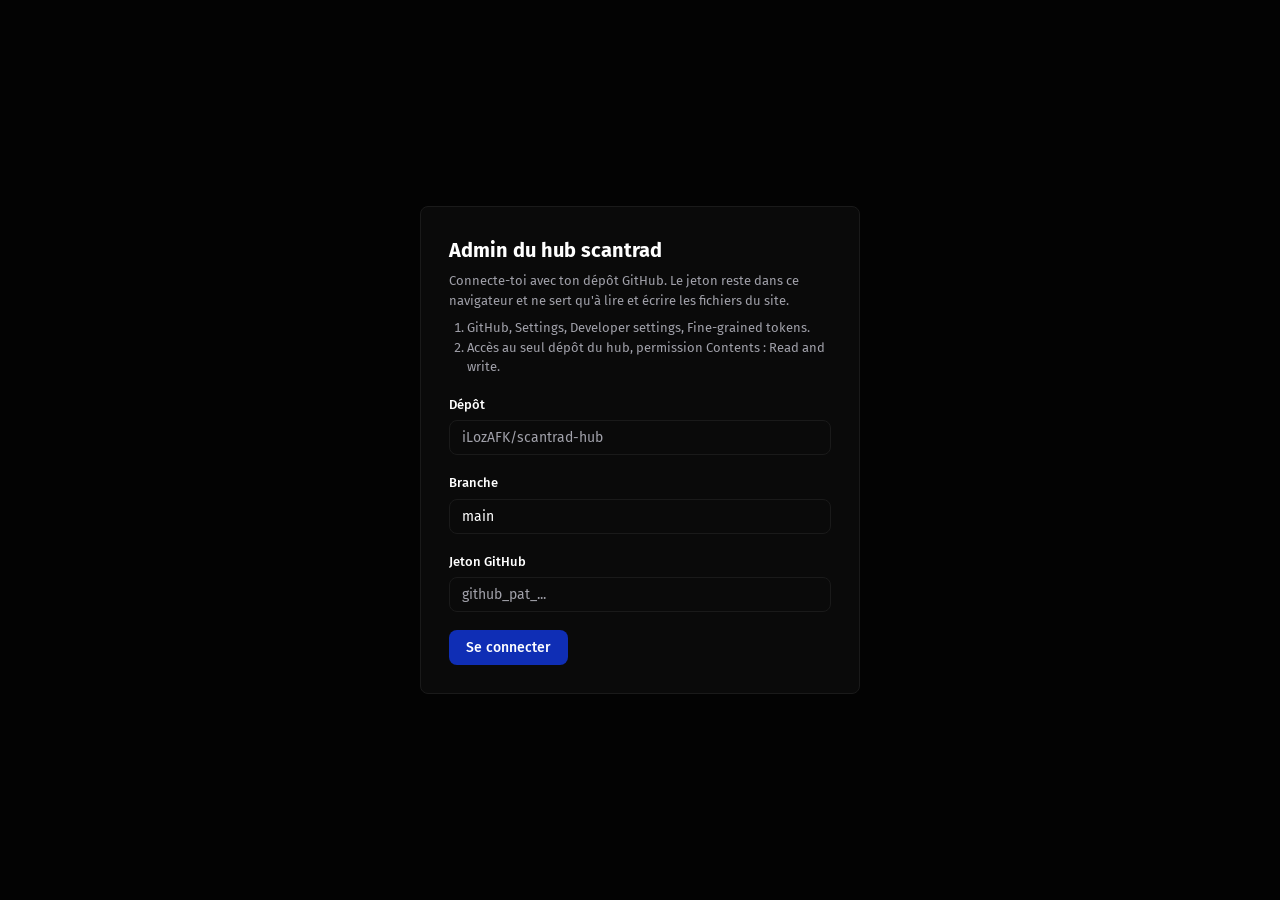
==== admin/index.html @ 04c43357 "Hub : fiche détaillée de chaque série - Clic sur le titre d'une série : fiche #serie/<nom> avec noms" ====
<!DOCTYPE html>
<html lang="fr">
<head>
<meta charset="utf-8">
<meta name="viewport" content="width=device-width, initial-scale=1">
<meta name="robots" content="noindex, nofollow">
<title>Admin hub scantrad</title>
<link rel="preconnect" href="https://fonts.googleapis.com">
<link rel="preconnect" href="https://fonts.gstatic.com" crossorigin>
<link href="https://fonts.googleapis.com/css2?family=Fira+Sans:wght@400;500;600;700&display=swap" rel="stylesheet">
<style>
:root {
  --bg: #030303; --panel: #0a0a0a; --line: #1a1a1a; --hover: #111111; --text: #ffffff;
  --z300: #d4d4d8; --z400: #a1a1aa; --z600: #52525b; --blue: #0f2eb5; --blue-t: #4d7fff; --red: #f87171;
  --font: "Fira Sans", system-ui, -apple-system, "Segoe UI", sans-serif;
  color-scheme: dark;
}
* { box-sizing: border-box; }
body { margin: 0; background: var(--bg); color: var(--text); font-family: var(--font); font-size: 14px; line-height: 1.5; -webkit-font-smoothing: antialiased; }
a { color: inherit; text-decoration: none; }
button, input, select, textarea { font-family: inherit; font-size: 14px; color: var(--text); }
:focus-visible { outline: 2px solid var(--blue-t); outline-offset: 2px; border-radius: 6px; }
[hidden] { display: none !important; }
svg.i { width: 18px; height: 18px; fill: none; stroke: currentColor; stroke-width: 2; stroke-linecap: round; stroke-linejoin: round; flex: none; }

.side { position: fixed; inset: 0 auto 0 0; width: 256px; background: var(--panel); border-right: 1px solid var(--line); display: flex; flex-direction: column; z-index: 5; }
.side-head { height: 64px; display: flex; align-items: center; gap: 10px; padding: 0 24px; border-bottom: 1px solid var(--line); font-size: 18px; font-weight: 700; }
.logo { width: 32px; height: 32px; border-radius: 8px; background: var(--blue); display: grid; place-items: center; font-weight: 700; }
.nav { flex: 1; overflow-y: auto; padding: 12px 0; }
.lbl { margin: 0; padding: 16px 24px 6px; font-size: 10px; font-weight: 700; letter-spacing: .08em; text-transform: uppercase; color: var(--z600); }
.nav button, .side-foot a, .side-foot button { display: flex; align-items: center; gap: 12px; width: calc(100% - 24px); margin: 0 12px; padding: 8px 12px; border: 0; border-radius: 8px; background: transparent; font-weight: 500; color: var(--z400); cursor: pointer; text-align: left; }
.nav button:hover, .side-foot a:hover, .side-foot button:hover { color: var(--text); background: rgba(255,255,255,.05); }
.nav button[aria-current="page"] { background: rgba(15,46,181,.15); color: var(--blue-t); }
.side-foot { padding: 12px 0; border-top: 1px solid var(--line); display: grid; gap: 4px; }
.side-foot .out { color: var(--red); }

main { margin-left: 256px; min-height: 100vh; padding: 32px clamp(16px, 2.2vw, 32px) 80px; }
.bar { display: flex; flex-wrap: wrap; align-items: center; gap: 12px; padding: 12px 16px; margin-bottom: 24px; border: 1px solid rgba(15,46,181,.5); background: rgba(15,46,181,.1); border-radius: 8px; }
.bar b { font-weight: 600; }
.bar .sp { flex: 1; }
.head { display: flex; flex-wrap: wrap; align-items: center; justify-content: space-between; gap: 16px; margin-bottom: 24px; }
h1 { margin: 0; font-size: 24px; font-weight: 700; }
h2 { margin: 0 0 16px; font-size: 16px; font-weight: 600; }
.sub { margin: 4px 0 0; color: var(--z400); }
.tools { display: flex; flex-wrap: wrap; align-items: center; gap: 12px; }

.btn { display: inline-flex; align-items: center; gap: 8px; padding: 8px 16px; border-radius: 8px; border: 1px solid transparent; background: var(--blue); color: #fff; font-weight: 500; cursor: pointer; }
.btn:hover { background: rgba(15,46,181,.9); }
.btn.ghost { background: var(--panel); border-color: var(--line); color: var(--z300); }
.btn.ghost:hover { background: var(--hover); color: var(--text); }
.btn[disabled] { opacity: .5; cursor: not-allowed; }
.search { position: relative; min-width: 260px; }
.search svg { position: absolute; left: 12px; top: 50%; transform: translateY(-50%); color: var(--z400); width: 16px; height: 16px; }
input[type="text"], input[type="password"], input[type="number"], input[type="search"], input[type="date"], select, textarea {
  width: 100%; background: var(--panel); border: 1px solid var(--line); border-radius: 8px; padding: 8px 12px; }
.search input { padding-left: 38px; }
input::placeholder, textarea::placeholder { color: var(--z400); }
input:focus, select:focus, textarea:focus { outline: none; border-color: var(--blue); box-shadow: 0 0 0 1px var(--blue); }
textarea { resize: vertical; min-height: 84px; }
select { appearance: none; background-image: linear-gradient(45deg, transparent 50%, #a1a1aa 50%), linear-gradient(135deg, #a1a1aa 50%, transparent 50%); background-position: calc(100% - 18px) 55%, calc(100% - 13px) 55%; background-size: 5px 5px; background-repeat: no-repeat; }

.chips { display: flex; gap: 8px; flex-wrap: wrap; margin: -8px 0 16px; }
.chip { border: 1px solid var(--line); background: var(--panel); color: var(--z400); border-radius: 999px; padding: 4px 14px; cursor: pointer; }
.chip:hover { color: var(--text); }
.chip[aria-pressed="true"] { background: rgba(15,46,181,.15); color: var(--blue-t); border-color: rgba(15,46,181,.5); }
.pill.s-old { background: rgba(161,161,170,.12); color: var(--z400); }
.panel { background: var(--panel); border: 1px solid var(--line); border-radius: 8px; }
.scroll { overflow-x: auto; }
table { width: 100%; border-collapse: collapse; min-width: 720px; }
th { text-align: left; padding: 12px 24px; font-size: 12px; font-weight: 500; letter-spacing: .05em; text-transform: uppercase; color: var(--z400); border-bottom: 1px solid var(--line); }
td { padding: 12px 24px; border-bottom: 1px solid var(--line); white-space: nowrap; vertical-align: middle; }
tbody tr:last-child td { border-bottom: 0; }
tbody tr:hover { background: var(--hover); }
th.r, td.r { text-align: right; }
td.strong { font-weight: 500; max-width: 420px; overflow: hidden; text-overflow: ellipsis; }
td.mute { color: var(--z300); }
.empty { padding: 32px; text-align: center; color: var(--z400); }
.cv { width: 48px; height: 64px; border-radius: 6px; overflow: hidden; border: 1px solid #3f3f46; display: grid; place-items: center; font-weight: 600; font-size: 18px; color: rgba(255,255,255,.85); }
.cv img { width: 100%; height: 100%; object-fit: cover; display: block; }
.pill { display: inline-block; padding: 0 8px; font-size: 12px; line-height: 20px; font-weight: 600; border-radius: 999px; }
.s-cours { background: rgba(74,222,128,.1); color: #4ade80; }
.s-pause { background: rgba(251,191,36,.1); color: #fbbf24; }
.s-fin { background: rgba(77,127,255,.12); color: var(--blue-t); }
.s-venir { background: rgba(161,161,170,.12); color: var(--z400); }
.role { font-size: 11px; font-weight: 700; padding: 2px 8px; border-radius: 6px; margin-right: 6px; background: rgba(161,161,170,.14); color: var(--z300); }
.act { display: inline-flex; gap: 4px; }
.ic { display: inline-flex; padding: 6px; border: 0; background: transparent; border-radius: 6px; color: var(--z400); cursor: pointer; }
.ic:hover { color: var(--text); background: #27272a; }
.ic.del:hover { color: var(--red); }
.ic.sure { color: #fff; background: #b91c1c; font-size: 12px; padding: 6px 10px; }

.form { display: grid; grid-template-columns: 300px minmax(0, 1fr); gap: 24px; align-items: start; }
.form.solo { grid-template-columns: minmax(0, 860px); }
.side-card { position: sticky; top: 24px; }
.card { padding: 24px; }
.card h2 { padding-bottom: 14px; margin-bottom: 20px; border-bottom: 1px solid var(--line); }
.fields { display: grid; grid-template-columns: repeat(2, minmax(0, 1fr)); gap: 0 20px; }
.fields .full { grid-column: 1 / -1; }
.back { display: inline-flex; align-items: center; gap: 6px; margin-bottom: 14px; padding: 0; border: 0; background: none; color: var(--z400); cursor: pointer; }
.back:hover { color: var(--text); }
.field { margin-bottom: 18px; }
.field label, .field .l { display: block; margin-bottom: 6px; font-size: 13px; font-weight: 500; }
.field .err { margin-top: 4px; color: var(--red); font-size: 13px; }
.chk { display: flex; flex-wrap: wrap; gap: 8px; }
.chk button { border: 1px solid var(--line); background: var(--panel); border-radius: 999px; padding: 4px 14px; color: var(--z400); cursor: pointer; }
.chk button[aria-pressed="true"] { background: rgba(15,46,181,.15); border-color: rgba(15,46,181,.5); color: var(--blue-t); }
.drop { border: 1px dashed #3f3f46; border-radius: 8px; padding: 16px; text-align: center; color: var(--z400); cursor: pointer; }
.drop.over, .drop:hover { border-color: var(--blue-t); color: var(--blue-t); }
.big { width: 100%; max-width: 240px; height: auto; aspect-ratio: 2 / 3; margin: 0 auto 16px; border-radius: 8px; font-size: 56px; }
.drop { font-size: 13px; }
.foot { position: sticky; bottom: 0; z-index: 4; display: flex; justify-content: flex-end; gap: 12px; margin-top: 32px; padding: 16px 0; background: linear-gradient(to bottom, transparent, var(--bg) 35%); }

.center { min-height: 100vh; display: grid; place-items: center; padding: 16px; }
.login { width: min(440px, 100%); padding: 28px; }
.login h1 { font-size: 20px; margin-bottom: 6px; }
.help { color: var(--z400); font-size: 13px; margin: 0 0 18px; }
.help ol { margin: 8px 0 0 18px; padding: 0; }
.toast { position: fixed; right: 20px; bottom: 20px; max-width: 360px; padding: 12px 16px; border-radius: 8px; background: #18181b; border: 1px solid rgba(255,255,255,.1); z-index: 20; }
.toast.err { border-color: rgba(248,113,113,.5); color: #fecaca; }

@media (max-width: 1023px) {
  .side { position: static; width: auto; flex-direction: row; flex-wrap: wrap; align-items: center; border-right: 0; border-bottom: 1px solid var(--line); }
  .side-head { border-bottom: 0; height: 56px; padding: 0 16px; }
  .nav { display: flex; overflow-x: auto; padding: 0; flex: 1; }
  .nav button { width: auto; white-space: nowrap; margin: 0 2px; padding: 8px 10px; }
  .lbl { display: none; }
  .side-foot { border-top: 0; display: flex; padding: 0 8px; }
  .side-foot a, .side-foot button { width: auto; margin: 0; }
  main { margin-left: 0; padding-top: 24px; }
  .form { grid-template-columns: minmax(0, 1fr); }
  .side-card { position: static; }
  .fields { grid-template-columns: minmax(0, 1fr); }
}
</style>
</head>
<body>

<div class="center" id="login-view" hidden>
  <form class="panel login" id="login-form" autocomplete="off">
    <h1>Admin du hub scantrad</h1>
    <div class="help">
      Connecte-toi avec ton dépôt GitHub. Le jeton reste dans ce navigateur et ne sert qu'à lire et écrire les fichiers du site.
      <ol>
        <li>GitHub, Settings, Developer settings, Fine-grained tokens.</li>
        <li>Accès au seul dépôt du hub, permission Contents : Read and write.</li>
      </ol>
    </div>
    <div class="field"><label for="f-repo">Dépôt</label><input type="text" id="f-repo" placeholder="iLozAFK/scantrad-hub" required></div>
    <div class="field"><label for="f-branch">Branche</label><input type="text" id="f-branch" value="main" required></div>
    <div class="field"><label for="f-token">Jeton GitHub</label><input type="password" id="f-token" placeholder="github_pat_..." required></div>
    <div class="err" id="login-err" style="color:var(--red);margin-bottom:12px" hidden></div>
    <button class="btn" type="submit" id="login-btn">Se connecter</button>
  </form>
</div>

<div id="app" hidden>
  <aside class="side">
    <div class="side-head"><div class="logo">i</div><span>Admin</span></div>
    <nav class="nav" id="nav" aria-label="Sections"></nav>
    <div class="side-foot">
      <a href="../" target="_blank" rel="noopener"><span data-i="ext"></span>Voir le site</a>
      <button type="button" class="out" id="logout"><span data-i="out"></span>Déconnexion</button>
    </div>
  </aside>
  <main>
    <div class="bar" id="bar" hidden>
      <b id="bar-txt"></b><span class="sp"></span>
      <button class="btn ghost" type="button" id="bar-cancel">Annuler tout</button>
      <button class="btn" type="button" id="bar-publish">Publier</button>
    </div>
    <section id="list-view">
      <div class="head">
        <div><h1 id="l-title"></h1><p class="sub" id="l-sub"></p></div>
        <div class="tools">
          <div class="search" id="l-search"><svg class="i" viewBox="0 0 24 24" aria-hidden="true"><circle cx="11" cy="11" r="8"/><path d="m21 21-4.3-4.3"/></svg><input type="search" id="q" placeholder="Rechercher..." aria-label="Rechercher"></div>
          <button class="btn" type="button" id="l-add">Ajouter</button>
        </div>
      </div>
      <div class="chips" id="l-chips" hidden></div>
      <div class="panel scroll"><table><thead id="t-head"></thead><tbody id="t-body"></tbody></table></div>
    </section>
    <section id="stats-view" hidden>
      <div class="head"><div><h1>Statistiques</h1><p class="sub" id="st-sub"></p></div></div>
      <div class="panel card" style="max-width:760px">
        <h2>Actualiser depuis tes dossiers</h2>
        <p class="help">Le bouton lit le dossier <b>[Cloud]</b> de ton ordinateur (<code>D:\ScanTrad\Scanlation\[Cloud]</code>), ajoute les chapitres qui ne sont pas encore comptés, puis tu cliques sur <b>Publier</b>. Le navigateur ne fait que <b>lire</b> les noms et dates des fichiers : rien n'est envoyé ni modifié. Au premier clic, choisis le dossier <b>[Cloud]</b> ; il sera retenu ensuite.</p>
        <div class="tools"><button class="btn" type="button" id="st-run">Actualiser les statistiques</button><button class="btn ghost" type="button" id="st-pick">Choisir un autre dossier</button></div>
        <pre id="st-out" class="help" style="white-space:pre-wrap;margin:16px 0 0;font-family:inherit"></pre>
      </div>
    </section>
    <section id="edit-view" hidden>
      <button class="back" type="button" id="e-top-back">&larr; Retour à la liste</button>
      <div class="head"><div><h1 id="e-title"></h1><p class="sub" id="e-sub"></p></div></div>
      <div class="form" id="e-form"></div>
      <div class="foot"><button class="btn ghost" type="button" id="e-back">Retour</button><button class="btn" type="button" id="e-save">Enregistrer</button></div>
    </section>
  </main>
</div>
<div class="toast" id="toast" hidden role="status"></div>

<script>
const LS = "scantrad-hub-admin";
const STATUTS = ["En cours", "À venir", "En pause", "Terminées", "Abandonnées"];
const ROLES = ["TL", "CH", "QC", "CL", "ED"];
const PERIODES = ["actuel", "historique"];
const PERIODE_LABEL = { actuel: "Actuel", historique: "Historique" };
const TYPES = ["Manhwa", "Pornhwa", "Manhua", "Manga", "Webtoon", "Web novel"];
const PILL = { "En cours": "s-cours", "À venir": "s-venir", "En pause": "s-pause", "Terminées": "s-fin", "Abandonnées": "s-venir" };
const ICONS = {
  ext: '<path d="M15 3h6v6"/><path d="M10 14L21 3"/><path d="M18 13v6a2 2 0 0 1-2 2H5a2 2 0 0 1-2-2V8a2 2 0 0 1 2-2h6"/>',
  out: '<path d="M9 21H5a2 2 0 0 1-2-2V5a2 2 0 0 1 2-2h4"/><path d="M16 17l5-5-5-5"/><path d="M21 12H9"/>',
  edit: '<path d="M12 20h9"/><path d="M16.5 3.5a2.1 2.1 0 0 1 3 3L7 19l-4 1 1-4z"/>',
  trash: '<path d="M3 6h18"/><path d="M8 6V4a2 2 0 0 1 2-2h4a2 2 0 0 1 2 2v2"/><path d="M19 6l-1 14a2 2 0 0 1-2 2H8a2 2 0 0 1-2-2L5 6"/>'
};

const $ = (id) => document.getElementById(id);
function h(tag, cls, text) { const e = document.createElement(tag); if (cls) e.className = cls; if (text !== undefined) e.textContent = text; return e; }
function icon(name) { const s = document.createElementNS("http://www.w3.org/2000/svg", "svg"); s.setAttribute("viewBox", "0 0 24 24"); s.setAttribute("class", "i"); s.setAttribute("aria-hidden", "true"); s.innerHTML = ICONS[name]; return s; }
function hue(s) { let n = 0; for (const c of s) n = (n * 31 + c.charCodeAt(0)) % 360; return n; }
function slug(s) { return (s || "image").normalize("NFD").replace(/[̀-ͯ]/g, "").toLowerCase().replace(/[^a-z0-9]+/g, "-").replace(/^-+|-+$/g, "") || "image"; }
function toast(msg, err) { const t = $("toast"); t.textContent = msg; t.className = "toast" + (err ? " err" : ""); t.hidden = false; clearTimeout(toast.t); toast.t = setTimeout(() => { t.hidden = true; }, err ? 7000 : 4000); }

let cfg = null, data = null, snapshot = "", pending = {}, section = "SERIES", editing = null, query = "", perFilter = "tous";

/* ---------- Définition des sections ---------- */
const COLS = {
  SERIES: {
    nav: "Séries", one: "série", art: "une", key: "title", group: "Contenu",
    fields: [
      { k: "title", l: "Titre", t: "text", req: true, full: true },
      { k: "team", l: "Équipe actuelle (ou la dernière)", t: "select", opts: () => data.EQUIPES.map(e => e.name) },
      { k: "teams", l: "Toutes les équipes où je l'ai faite", t: "multi", opts: () => data.EQUIPES.map(e => e.name), full: true },
      { k: "type", l: "Type", t: "select", opts: () => TYPES },
      { k: "periode", l: "Période", t: "select", opts: () => PERIODES, labels: PERIODE_LABEL },
      { k: "status", l: "Statut", t: "select", opts: () => STATUTS },
      { k: "chapitre", l: "Dernier chapitre fait (numéro)", t: "number" },
      { k: "dernier", l: "Date de ce chapitre", t: "date" },
      { k: "roles", l: "Rôles", t: "multi", opts: () => ROLES, full: true },
      { k: "synopsis", l: "Synopsis (français)", t: "area", full: true },
      { k: "nom_fr", l: "Nom français (remplace l'automatique)", t: "text" },
      { k: "nom_ko", l: "Nom coréen (remplace l'automatique)", t: "text" },
      { k: "auteur", l: "Auteur (remplace l'automatique)", t: "text" },
      { k: "illustrateur", l: "Illustrateur (remplace l'automatique)", t: "text" },
      { k: "mu_url", l: "Lien MangaUpdates", t: "text", ph: "https://www.mangaupdates.com/series/...", full: true },
      { k: "url_fr", l: "Lien de la version française", t: "text", ph: "https://poseidon-scans.net/serie/...", full: true },
      { k: "titre_fr", l: "Titre sur le site de l'équipe (si différent)", t: "text" },
      { k: "glossaire", l: "Lien du glossaire", t: "text", ph: "glossaires/ma-serie.html ou https://...", full: true },
      { k: "url", l: "Lien de lecture", t: "text", ph: "https://...", full: true },
      { k: "cover", l: "Couverture", t: "image" }
    ],
    cols: [["Cover", s => coverNode(s.cover, s.title)], ["Titre", s => s.title, "strong"], ["Type", s => (s.type || "").toUpperCase(), "mute"], ["Période", s => perPill(s.periode)], ["Équipes", s => (s.teams && s.teams.length ? s.teams : [s.team]).join(" → "), "mute"], ["Dernier chapitre", s => s.dernier || "", "mute"], ["Rôles", s => roles(s.roles)]],
    blank: () => ({ title: "", team: (data.EQUIPES.find(e => e.periode !== "historique") || data.EQUIPES[0] || {}).name || "", teams: [], type: "Manhwa", periode: "actuel", status: "En cours", roles: ["TL"], url: "", cover: "", dernier: "", synopsis: "" })
  },
  EQUIPES: {
    nav: "Équipes", one: "équipe", art: "une", key: "name", group: "Contenu",
    fields: [
      { k: "name", l: "Nom", t: "text", req: true, full: true },
      { k: "periode", l: "Période", t: "select", opts: () => PERIODES, labels: PERIODE_LABEL },
      { k: "dates", l: "Dates (texte affiché)", t: "text", ph: "Depuis juin 2025" },
      { k: "debut", l: "Début (AAAA-MM, sert au tri)", t: "text", ph: "2025-06" },
      { k: "fin", l: "Fin (AAAA-MM, vide si en cours)", t: "text", ph: "2025-05" },
      { k: "url", l: "Site de l'équipe", t: "text", ph: "https://...", full: true }
    ],
    cols: [["Équipe", e => e.name, "strong"], ["Période", e => perPill(e.periode)], ["Dates", e => e.dates, "mute"], ["Séries", e => String(data.SERIES.filter(s => (s.teams && s.teams.length ? s.teams : [s.team]).includes(e.name)).length), "mute"], ["Site", e => e.url, "mute"]],
    blank: () => ({ name: "", periode: "actuel", dates: "", debut: "", fin: "", n: "", url: "" })
  },
  GLOSSAIRES: {
    nav: "Glossaires", one: "glossaire", art: "un", key: "name", group: "Contenu",
    fields: [
      { k: "name", l: "Titre", t: "text", req: true, full: true },
      { k: "text", l: "Description", t: "area" },
      { k: "url", l: "Lien du glossaire", t: "text", ph: "https://...", full: true },
      { k: "cover", l: "Couverture", t: "image" }
    ],
    cols: [["Cover", g => coverNode(g.cover, g.name)], ["Titre", g => g.name, "strong"], ["Lien", g => g.url, "mute"]],
    blank: () => ({ name: "", text: "", url: "", cover: "" })
  },
  OUTILS: {
    nav: "Outils", one: "outil", art: "un", key: "name", group: "Outils",
    fields: [
      { k: "name", l: "Nom", t: "text", req: true },
      { k: "tag", l: "Étiquette", t: "text", ph: "App web, Discord..." },
      { k: "periode", l: "Période", t: "select", opts: () => PERIODES, labels: PERIODE_LABEL },
      { k: "text", l: "Description", t: "area" },
      { k: "url", l: "Lien", t: "text", ph: "https://... ou zeon://open" },
      { k: "label", l: "Texte du bouton", t: "text", ph: "Ouvrir" }
    ],
    cols: [["Nom", o => o.name, "strong"], ["Étiquette", o => o.tag, "mute"], ["Période", o => perPill(o.periode)], ["Lien", o => o.url, "mute"]],
    blank: () => ({ name: "", tag: "", periode: "actuel", text: "", url: "", label: "" })
  },
  LIENS: {
    nav: "Liens", one: "lien", art: "un", key: "name", group: "Outils",
    fields: [
      { k: "name", l: "Nom", t: "text", req: true, full: true },
      { k: "url", l: "Adresse", t: "text", ph: "https://...", full: true }
    ],
    cols: [["Nom", l => l.name, "strong"], ["Adresse", l => l.url, "mute"]],
    blank: () => ({ name: "", url: "" })
  }
};
const SITE_FIELDS = [
  { k: "kicker", l: "Accroche", t: "text" },
  { k: "depuis", l: "Dans la scantrad depuis (année)", t: "number" },
  { k: "text", l: "Texte d'accueil", t: "area" },
  { k: "team", l: "Équipe actuelle (lien en bas de la barre)", t: "text" },
  { k: "foot", l: "Pied de page", t: "text" }
];

function pill(s) { const p = h("span", "pill " + (PILL[s] || "s-venir"), (s || "").toLowerCase()); return p; }
function perPill(p) { const v = p === "historique" ? "historique" : "actuel"; return h("span", "pill " + (v === "actuel" ? "s-cours" : "s-old"), PERIODE_LABEL[v].toLowerCase()); }
function hasPeriode(sec) { return ["SERIES", "EQUIPES", "OUTILS"].includes(sec); }
function roles(r) { const w = h("span"); (r || []).forEach(x => w.append(h("span", "role", x))); return w; }
function coverSrc(path) { if (!path) return ""; return pending[path] ? pending[path].dataUrl : "../" + path; }
function coverNode(path, title, cls) {
  const d = h("div", "cv" + (cls ? " " + cls : ""));
  const src = coverSrc(path);
  const fb = () => { d.textContent = (title || "?").trim().charAt(0).toUpperCase(); d.style.background = "hsl(" + hue(title || "?") + " 35% 22%)"; };
  if (src) { const im = h("img"); im.alt = ""; im.src = src; im.onerror = () => { im.remove(); fb(); }; d.append(im); } else fb();
  return d;
}

/* ---------- GitHub ---------- */
function b64enc(str) { return btoa(unescape(encodeURIComponent(str))); }
function b64dec(b) { return decodeURIComponent(escape(atob(b.replace(/\n/g, "")))); }
async function gh(path, opts) {
  const url = "https://api.github.com/repos/" + cfg.repo + "/contents/" + path.split("/").map(encodeURIComponent).join("/");
  const res = await fetch(url + (opts && opts.method === "PUT" ? "" : "?ref=" + encodeURIComponent(cfg.branch)), Object.assign({}, opts, {
    headers: { Authorization: "Bearer " + cfg.token, Accept: "application/vnd.github+json", "Content-Type": "application/json" }
  }));
  if (res.status === 404) return null;
  if (!res.ok) {
    let m = ""; try { m = (await res.json()).message; } catch (e) {}
    if (res.status === 401) throw new Error("Jeton refusé. Vérifie qu'il est valide et qu'il n'a pas expiré.");
    if (res.status === 403) throw new Error("Accès refusé" + (m ? " : " + m : "") + ". Le jeton doit avoir Contents : Read and write sur ce dépôt.");
    throw new Error("GitHub a répondu " + res.status + (m ? " : " + m : ""));
  }
  return res.json();
}
async function loadData() {
  const f = await gh("data/data.js");
  if (!f) throw new Error("Fichier data/data.js introuvable. Vérifie le dépôt et la branche.");
  const t = b64dec(f.content);
  data = JSON.parse(t.slice(t.indexOf("{"), t.lastIndexOf("}") + 1));
  snapshot = JSON.stringify(data); pending = {};
}
function usedCovers() { const s = new Set(); data.SERIES.forEach(x => x.cover && s.add(x.cover)); data.GLOSSAIRES.forEach(x => x.cover && s.add(x.cover)); return s; }
async function publish() {
  const btn = $("bar-publish"); btn.disabled = true; btn.textContent = "Publication...";
  try {
    const used = usedCovers();
    for (const [p, v] of Object.entries(pending)) {
      if (!used.has(p)) continue;
      const ex = await gh(p);
      await gh(p, { method: "PUT", body: JSON.stringify({ message: "Couverture " + p, content: v.b64, branch: cfg.branch, sha: ex ? ex.sha : undefined }) });
    }
    const ex = await gh("data/data.js");
    const text = "window.HUB = " + JSON.stringify(data, null, 2) + ";\n";
    await gh("data/data.js", { method: "PUT", body: JSON.stringify({ message: "Mise à jour du hub depuis l'admin", content: b64enc(text), branch: cfg.branch, sha: ex ? ex.sha : undefined }) });
    snapshot = JSON.stringify(data); pending = {};
    toast("Publié. Le site se met à jour dans environ une minute.");
  } catch (e) { toast(e.message, true); }
  btn.disabled = false; btn.textContent = "Publier"; renderAll();
}

/* ---------- Rendu ---------- */
function dirty() { return JSON.stringify(data) !== snapshot || Object.keys(pending).length > 0; }
function renderNav() {
  const nav = $("nav"); nav.replaceChildren();
  let last = "";
  const add = (key, label, group) => {
    if (group !== last) { nav.append(h("p", "lbl", group)); last = group; }
    const b = h("button", "", label); b.type = "button";
    if (section === key && !editing) b.setAttribute("aria-current", "page");
    b.onclick = () => { section = key; editing = null; query = ""; perFilter = "tous"; $("q").value = ""; renderAll(); };
    nav.append(b);
  };
  Object.keys(COLS).forEach(k => add(k, COLS[k].nav, COLS[k].group));
  add("SITE", "Textes du site", "Site");
  add("STATS", "Statistiques", "Site");
}
function renderBar() {
  const d = dirty();
  $("bar").hidden = !d;
  if (d) $("bar-txt").textContent = "Modifications non publiées. Elles ne sont sur le site qu'après avoir cliqué sur Publier.";
}
function renderAll() {
  renderNav(); renderBar();
  $("list-view").hidden = !!editing || section === "SITE" || section === "STATS";
  $("edit-view").hidden = (!editing && section !== "SITE") || section === "STATS";
  $("stats-view").hidden = section !== "STATS";
  if (section === "STATS") { editing = null; renderStats(); return; }
  if (section === "SITE" && !editing) startEdit("SITE", 0);
  else if (editing) renderEdit(); else renderList();
}
function renderList() {
  const c = COLS[section], list = data[section];
  $("l-title").textContent = c.nav;
  $("l-sub").textContent = list.length + (list.length > 1 ? " éléments" : " élément");
  $("l-add").textContent = "Ajouter " + c.art + " " + c.one;
  $("l-add").onclick = () => startEdit(section, -1);
  const head = $("t-head"); head.replaceChildren();
  const tr = h("tr"); c.cols.forEach(col => tr.append(h("th", "", col[0]))); tr.append(h("th", "r", "Actions")); head.append(tr);
  const body = $("t-body"); body.replaceChildren();
  const q = query.trim().toLowerCase();
  const chips = $("l-chips"); chips.replaceChildren(); chips.hidden = !hasPeriode(section);
  if (hasPeriode(section)) {
    const per = (x) => x.periode === "historique" ? "historique" : "actuel";
    [["tous", "Tous", list.length], ["actuel", "Actuel", list.filter(x => per(x) === "actuel").length], ["historique", "Historique", list.filter(x => per(x) === "historique").length]].forEach(([v, l, n]) => {
      const b = h("button", "chip", l + " (" + n + ")"); b.type = "button"; b.setAttribute("aria-pressed", String(perFilter === v));
      b.onclick = () => { perFilter = v; renderList(); };
      chips.append(b);
    });
  }
  let shown = 0;
  list.forEach((item, i) => {
    if (hasPeriode(section) && perFilter !== "tous" && (item.periode === "historique" ? "historique" : "actuel") !== perFilter) return;
    if (q && !String(item[c.key] || "").toLowerCase().includes(q)) return;
    shown++;
    const r = h("tr");
    c.cols.forEach(col => { const td = h("td", col[2] || ""); const v = col[1](item); if (v instanceof Node) td.append(v); else td.textContent = v == null ? "" : v; r.append(td); });
    const act = h("td", "r"); const w = h("span", "act");
    const ed = h("button", "ic"); ed.type = "button"; ed.title = "Modifier"; ed.setAttribute("aria-label", "Modifier"); ed.append(icon("edit")); ed.onclick = () => startEdit(section, i);
    const del = h("button", "ic del"); del.type = "button"; del.title = "Supprimer"; del.setAttribute("aria-label", "Supprimer"); del.append(icon("trash"));
    del.onclick = () => {
      if (del.classList.contains("sure")) { list.splice(i, 1); renderAll(); return; }
      del.classList.add("sure"); del.replaceChildren(document.createTextNode("Confirmer"));
      setTimeout(() => { if (del.isConnected) { del.classList.remove("sure"); del.replaceChildren(icon("trash")); } }, 3000);
    };
    w.append(ed, del); act.append(w); r.append(act); body.append(r);
  });
  if (!shown) { const r = h("tr"); const td = h("td", "empty", list.length ? "Rien ne correspond à ta recherche." : "Rien ici pour l'instant."); td.colSpan = c.cols.length + 1; r.append(td); body.append(r); }
}

/* ---------- Édition ---------- */
function startEdit(sec, index) {
  section = sec;
  if (sec === "SITE") editing = { index: 0, draft: JSON.parse(JSON.stringify(data.SITE)), isSite: true };
  else editing = { index, draft: index >= 0 ? JSON.parse(JSON.stringify(data[sec][index])) : COLS[sec].blank(), isSite: false };
  renderAll();
}
function fieldsOf() { return editing.isSite ? SITE_FIELDS : COLS[section].fields; }
function renderEdit() {
  const isNew = !editing.isSite && editing.index < 0;
  const c = editing.isSite ? { nav: "Textes du site", one: "" } : COLS[section];
  $("e-title").textContent = editing.isSite ? "Textes du site" : (isNew ? "Ajouter" : "Modifier") + " " + c.art + " " + c.one;
  $("e-sub").textContent = editing.isSite ? "Accueil et pied de page." : (isNew ? "Les champs marqués d'un astérisque sont obligatoires." : (editing.draft[c.key] || ""));
  $("e-save").textContent = isNew ? "Ajouter" : "Mettre à jour";
  $("e-back").hidden = editing.isSite; $("e-top-back").hidden = editing.isSite;
  const form = $("e-form"); form.replaceChildren();
  const info = h("div", "panel card"); info.append(h("h2", "", "Informations"));
  const grid = h("div", "fields"); info.append(grid);
  let imgField = null;
  fieldsOf().forEach(f => {
    if (f.t === "image") { imgField = f; return; }
    const w = h("div", "field" + (f.full || f.t === "area" || editing.isSite ? " full" : "")); const id = "fld-" + f.k;
    const lab = h("label", "", f.l + (f.req ? " *" : "")); lab.htmlFor = id; if (f.t === "multi") { lab.removeAttribute("for"); lab.className = "l"; }
    w.append(lab);
    const v = editing.draft[f.k];
    if (f.t === "text" || f.t === "number" || f.t === "date") {
      const i = h("input"); i.type = f.t === "number" ? "number" : f.t === "date" ? "date" : "text"; i.id = id; i.value = v == null ? "" : v; if (f.ph) i.placeholder = f.ph;
      i.oninput = () => { editing.draft[f.k] = f.t === "number" ? (i.value === "" ? "" : parseInt(i.value, 10)) : i.value; };
      w.append(i);
    } else if (f.t === "area") {
      const i = h("textarea"); i.id = id; i.value = v || ""; i.oninput = () => { editing.draft[f.k] = i.value; }; w.append(i);
    } else if (f.t === "select") {
      const s = h("select"); s.id = id;
      const opts = f.opts().slice(); if (v && !opts.includes(v)) opts.push(v);
      opts.forEach(o => { const op = h("option", "", f.labels ? (f.labels[o] || o) : o); op.value = o; if (o === v) op.selected = true; s.append(op); });
      s.onchange = () => { editing.draft[f.k] = s.value; }; w.append(s);
    } else if (f.t === "multi") {
      const g = h("div", "chk");
      f.opts().forEach(o => {
        const b = h("button", "", o); b.type = "button"; b.setAttribute("aria-pressed", String((v || []).includes(o)));
        b.onclick = () => { const a = editing.draft[f.k] || []; const k = a.indexOf(o); if (k >= 0) a.splice(k, 1); else a.push(o); editing.draft[f.k] = a; b.setAttribute("aria-pressed", String(k < 0)); };
        g.append(b);
      }); w.append(g);
    }
    if (f.req) { const e = h("div", "err"); e.id = "err-" + f.k; e.hidden = true; e.textContent = "Ce champ est obligatoire."; w.append(e); }
    grid.append(w);
  });
  form.className = "form" + (imgField ? "" : " solo");
  if (imgField) {
    const cv = h("div", "panel card side-card"); cv.append(h("h2", "", "Couverture"));
    const prev = h("div"); const drawPrev = () => { prev.replaceChildren(coverNode(editing.draft.cover, editing.draft[COLS[section].key], "big")); };
    drawPrev(); cv.append(prev);
    const input = h("input"); input.type = "file"; input.accept = "image/*"; input.hidden = true;
    const drop = h("div", "drop", "Choisir ou glisser une image"); drop.tabIndex = 0; drop.setAttribute("role", "button");
    const take = async (file) => {
      if (!file || !file.type.startsWith("image/")) { toast("Ce fichier n'est pas une image.", true); return; }
      try {
        const r = await toCover(file);
        const base = slug(editing.draft[COLS[section].key]) + "-" + Date.now().toString(36);
        const path = "covers/" + base + "." + r.ext;
        pending[path] = { b64: r.b64, dataUrl: r.dataUrl };
        editing.draft.cover = path; drawPrev();
      } catch (e) { toast("Impossible de lire cette image.", true); }
    };
    drop.onclick = () => input.click();
    drop.onkeydown = (e) => { if (e.key === "Enter" || e.key === " ") { e.preventDefault(); input.click(); } };
    drop.ondragover = (e) => { e.preventDefault(); drop.classList.add("over"); };
    drop.ondragleave = () => drop.classList.remove("over");
    drop.ondrop = (e) => { e.preventDefault(); drop.classList.remove("over"); take(e.dataTransfer.files[0]); };
    input.onchange = () => take(input.files[0]);
    cv.append(drop, input);
    const rm = h("button", "btn ghost", "Retirer la couverture"); rm.type = "button"; rm.style.marginTop = "12px";
    rm.onclick = () => { editing.draft.cover = ""; drawPrev(); };
    cv.append(rm); form.append(cv);
  }
  form.append(info);
}
function toCover(file) {
  return new Promise((resolve, reject) => {
    const img = new Image(), u = URL.createObjectURL(file);
    img.onload = () => {
      const W = 300, H = 450, c = document.createElement("canvas"); c.width = W; c.height = H;
      const ctx = c.getContext("2d"), r = Math.max(W / img.width, H / img.height), w = img.width * r, hh = img.height * r;
      ctx.fillStyle = "#000"; ctx.fillRect(0, 0, W, H);
      ctx.drawImage(img, (W - w) / 2, (H - hh) * 0.3, w, hh);
      let dataUrl = c.toDataURL("image/webp", 0.82), ext = "webp";
      if (!dataUrl.startsWith("data:image/webp")) { dataUrl = c.toDataURL("image/jpeg", 0.85); ext = "jpg"; }
      URL.revokeObjectURL(u);
      resolve({ dataUrl, ext, b64: dataUrl.split(",")[1] });
    };
    img.onerror = () => { URL.revokeObjectURL(u); reject(new Error("image")); };
    img.src = u;
  });
}
function saveEdit() {
  let ok = true;
  fieldsOf().forEach(f => {
    if (!f.req) return;
    const bad = !String(editing.draft[f.k] || "").trim();
    const e = $("err-" + f.k); if (e) e.hidden = !bad; if (bad) ok = false;
  });
  if (!ok) { toast("Remplis les champs obligatoires.", true); return; }
  if (!editing.isSite && section === "SERIES") {
    const dr = editing.draft, ord = (n) => { const e = data.EQUIPES.find(x => x.name === n); return (e && e.debut) || "0000"; };
    let ts = (dr.teams || []).filter(Boolean);
    if (dr.team && !ts.includes(dr.team)) ts.push(dr.team);
    ts.sort((a, b) => ord(a).localeCompare(ord(b)));
    dr.teams = ts;
    if (ts.length) dr.team = ts[ts.length - 1];
    delete dr.chapter;
  }
  if (editing.isSite) data.SITE = Object.assign({}, data.SITE, editing.draft);
  else if (editing.index >= 0) data[section][editing.index] = editing.draft;
  else data[section].push(editing.draft);
  const wasSite = editing.isSite;
  editing = null;
  if (wasSite) { toast("Textes enregistrés. Clique sur Publier pour les envoyer."); section = "SERIES"; }
  renderAll();
}

/* ---------- Statistiques : lecture du dossier [Cloud] (navigateur Chrome / Edge) ---------- */
/*STATS-BEGIN*/
const ROLES_ORDRE = ["TL", "CH", "CL", "ED"];
const EXCLUS = ["novel", "raw", "anglaise", "english"];   // sous-dossiers qui ne sont pas ton travail
function nrm(s) { return s.normalize("NFKD").toLowerCase().replace(/[’']/g, "").replace(/\b(the|a|an)\b/g, " ").replace(/[^a-z0-9]+/g, " ").replace(/\s+/g, " ").trim(); }
function sim(a, b) {
  a = nrm(a); b = nrm(b);
  if (!a || !b) return 0; if (a === b) return 1;
  const m = a.length, n = b.length; let prev = Array.from({ length: n + 1 }, (_, j) => j);
  for (let i = 1; i <= m; i++) { const cur = [i]; for (let j = 1; j <= n; j++) cur[j] = Math.min(prev[j] + 1, cur[j - 1] + 1, prev[j - 1] + (a[i - 1] === b[j - 1] ? 0 : 1)); prev = cur; }
  return 1 - prev[n] / Math.max(m, n);
}
function matchSerie(nom, series) {
  let best = null, bs = 0;
  series.forEach(s => { const v = sim(nom, s.title); if (v > bs) { bs = v; best = s; } });
  return bs >= 0.85 ? best : null;
}
function chapNum(name) {
  let n = name.replace(/\(\s*\d+\s*\)/g, " ").replace(/stitched|checked|copie de/gi, " ");
  const m = n.match(/chap(?:t|itre)?\s*0*(\d{1,4})/i) || n.match(/(\d{1,4})(?!\d)/);
  return m ? (m[1].replace(/^0+/, "") || "0") : null;
}
function roleDe(s) { const r = s.roles || []; return ROLES_ORDRE.find(x => r.includes(x)) || r[0] || "TL"; }
function isoLocal(ms) { const d = new Date(ms), p = (x) => String(x).padStart(2, "0"); return d.getFullYear() + "-" + p(d.getMonth() + 1) + "-" + p(d.getDate()) + "T" + p(d.getHours()) + ":" + p(d.getMinutes()); }
async function walkDocx(dir, serie, found) {
  for await (const [name, h] of dir.entries()) {
    if (h.kind === "directory") { if (!EXCLUS.some(w => name.toLowerCase().includes(w))) await walkDocx(h, serie, found); continue; }
    if (!/\.docx$/i.test(name) || name.startsWith("~$")) continue;
    const n = chapNum(name); if (n === null) continue;
    const f = await h.getFile(), k = serie.title + "|" + roleDe(serie) + "|" + n;
    if (!found.has(k) || f.lastModified < found.get(k)) found.set(k, f.lastModified);
  }
}
async function scanCloud(root, series) {
  const found = new Map(), ignores = []; let equipes = 0;
  for await (const [tn, th] of root.entries()) {
    if (th.kind !== "directory") continue; equipes++;
    for await (const [sn, sh] of th.entries()) {
      if (sh.kind !== "directory") continue;
      const s = matchSerie(sn, series);
      if (!s) { ignores.push(sn); continue; }
      let base = sh; try { base = await sh.getDirectoryHandle("Chapitres [Manhwa]"); } catch (e) { /* dossier absent : on lit toute la série */ }
      await walkDocx(base, s, found);
    }
  }
  return { found, ignores, equipes };
}
/* ajoute à STATS les chapitres qui n'y sont pas encore ; renvoie la liste des ajouts */
function fusionner(stats, found) {
  const connus = new Set(stats.evenements.map(e => e.split("|").slice(1, 4).join("|")));
  const neufs = [...found].filter(([k]) => !connus.has(k)).map(([k, ms]) => ({ k, ms })).sort((a, b) => a.ms - b.ms);
  const grp = {}; neufs.forEach(e => { const g = e.k.split("|").slice(0, 2).join("|") + "|" + Math.floor(e.ms / 300000); grp[g] = (grp[g] || 0) + 1; });
  const ajouts = neufs.map(e => { const bloc = grp[e.k.split("|").slice(0, 2).join("|") + "|" + Math.floor(e.ms / 300000)] >= 4; return isoLocal(e.ms) + "|" + e.k + (bloc ? "|b" : ""); });
  stats.evenements = stats.evenements.concat(ajouts).sort();
  return ajouts;
}
/*STATS-END*/

let cloudHandle = null;
function idbOpen() { return new Promise((res, rej) => { const r = indexedDB.open("scantrad-hub", 1); r.onupgradeneeded = () => r.result.createObjectStore("kv"); r.onsuccess = () => res(r.result); r.onerror = () => rej(r.error); }); }
async function kvGet(k) { try { const db = await idbOpen(); return await new Promise(res => { const q = db.transaction("kv").objectStore("kv").get(k); q.onsuccess = () => res(q.result); q.onerror = () => res(null); }); } catch (e) { return null; } }
async function kvSet(k, v) { try { const db = await idbOpen(); await new Promise(res => { const tx = db.transaction("kv", "readwrite"); tx.objectStore("kv").put(v, k); tx.oncomplete = () => res(); tx.onerror = () => res(); }); } catch (e) { /* mémorisation facultative */ } }

function renderStats() {
  const st = data.STATS, n = st && st.evenements ? st.evenements.length : 0;
  const blocs = n ? st.evenements.filter(e => e.endsWith("|b")).length : 0;
  $("st-sub").textContent = n ? n + " chapitres · mises à jour le " + new Date(st.maj + "T12:00:00").toLocaleDateString("fr-FR", { day: "numeric", month: "long", year: "numeric" }) + (blocs ? " · dont " + blocs + " copiés en bloc" : "") : "Aucune statistique pour l'instant.";
  const ok = !!window.showDirectoryPicker;
  $("st-run").disabled = !ok; $("st-pick").disabled = !ok;
  if (!ok) $("st-out").textContent = "Ce navigateur ne peut pas lire un dossier de ton ordinateur. Ouvre l'admin avec Chrome ou Edge.";
}
async function runStats(choisir) {
  const out = $("st-out"), btn = $("st-run"); out.textContent = ""; btn.disabled = true;
  try {
    let dir = choisir ? null : (cloudHandle || await kvGet("cloud"));
    if (dir) { try { if ((await dir.requestPermission({ mode: "read" })) !== "granted") dir = null; } catch (e) { dir = null; } }
    if (!dir) { dir = await window.showDirectoryPicker({ id: "scantrad-cloud", mode: "read" }); await kvSet("cloud", dir); }
    cloudHandle = dir;
    out.textContent = "Lecture du dossier « " + dir.name + " »…";
    const r = await scanCloud(dir, data.SERIES);
    if (!r.equipes || !r.found.size) { out.textContent = "Aucun chapitre trouvé dans « " + dir.name + " ». Choisis le dossier [Cloud] (celui qui contient « Poséidon Scans » et « Ortega Scans »)."; return; }
    data.STATS = data.STATS || { evenements: [] }; data.STATS.evenements = data.STATS.evenements || [];
    const ajouts = fusionner(data.STATS, r.found);
    const d = new Date(), p = (x) => String(x).padStart(2, "0");
    data.STATS.maj = d.getFullYear() + "-" + p(d.getMonth() + 1) + "-" + p(d.getDate());
    const parSerie = {}; ajouts.forEach(a => { const f = a.split("|"); (parSerie[f[1] + " (" + f[2] + ")"] = parSerie[f[1] + " (" + f[2] + ")"] || []).push(f[3]); });
    const lignes = Object.entries(parSerie).map(([k, v]) => k + " : +" + v.length + " (ch. " + v.slice(0, 6).join(", ") + (v.length > 6 ? "…" : "") + ")");
    out.textContent = (ajouts.length ? ajouts.length + " nouveau(x) chapitre(s) ajouté(s)." : "Déjà à jour : aucun nouveau chapitre.") + " " + r.found.size + " chapitres lus." + (lignes.length ? "\n" + lignes.join("\n") : "") + (ajouts.length ? "\n\nClique sur Publier (en haut) pour mettre le site à jour." : "") + (r.ignores.length ? "\n\nDossiers ignorés (série inconnue) : " + r.ignores.join(", ") : "");
    renderStats(); renderBar();
  } catch (e) {
    out.textContent = e && e.name === "AbortError" ? "Aucun dossier choisi." : "Impossible de lire le dossier : " + (e && e.message ? e.message : e);
  } finally { btn.disabled = !window.showDirectoryPicker; }
}
$("st-run").onclick = () => runStats(false);
$("st-pick").onclick = () => runStats(true);

/* ---------- Démarrage ---------- */
function showLogin(msg) {
  $("app").hidden = true; $("login-view").hidden = false;
  const e = $("login-err"); e.hidden = !msg; e.textContent = msg || "";
  if (cfg) { $("f-repo").value = cfg.repo; $("f-branch").value = cfg.branch; }
}
async function start() {
  $("login-view").hidden = true; $("app").hidden = false;
  document.querySelectorAll("[data-i]").forEach(s => { s.replaceChildren(icon(s.dataset.i)); s.style.display = "inline-flex"; });
  renderAll();
}
$("login-form").addEventListener("submit", async (e) => {
  e.preventDefault();
  const btn = $("login-btn"); btn.disabled = true; btn.textContent = "Connexion...";
  cfg = { repo: $("f-repo").value.trim().replace(/^https?:\/\/github\.com\//, "").replace(/\.git$/, ""), branch: $("f-branch").value.trim() || "main", token: $("f-token").value.trim() };
  try { await loadData(); localStorage.setItem(LS, JSON.stringify(cfg)); $("f-token").value = ""; await start(); }
  catch (err) { cfg.token = ""; showLogin(err.message || "Connexion impossible."); }
  btn.disabled = false; btn.textContent = "Se connecter";
});
$("logout").onclick = () => { try { localStorage.removeItem(LS); } catch (e) {} cfg = null; data = null; showLogin(""); };
$("bar-publish").onclick = publish;
$("bar-cancel").onclick = async () => {
  if (!$("bar-cancel").dataset.sure) { $("bar-cancel").dataset.sure = "1"; $("bar-cancel").textContent = "Confirmer l'annulation"; setTimeout(() => { $("bar-cancel").dataset.sure = ""; $("bar-cancel").textContent = "Annuler tout"; }, 3000); return; }
  $("bar-cancel").dataset.sure = ""; $("bar-cancel").textContent = "Annuler tout";
  try { editing = null; await loadData(); renderAll(); toast("Modifications annulées."); } catch (e) { toast(e.message, true); }
};
$("e-back").onclick = () => { editing = null; renderAll(); };
$("e-top-back").onclick = () => { if (!editing.isSite) { editing = null; renderAll(); } };
$("e-save").onclick = saveEdit;
$("q").addEventListener("input", (e) => { query = e.target.value; renderList(); });
window.addEventListener("beforeunload", (e) => { if (data && dirty()) { e.preventDefault(); e.returnValue = ""; } });

(async function init() {
  let saved = null;
  try { saved = JSON.parse(localStorage.getItem(LS) || "null"); } catch (e) {}
  if (saved && saved.token) {
    cfg = saved;
    try { await loadData(); await start(); return; } catch (e) { showLogin(e.message); return; }
  }
  showLogin("");
})();
</script>
</body>
</html>
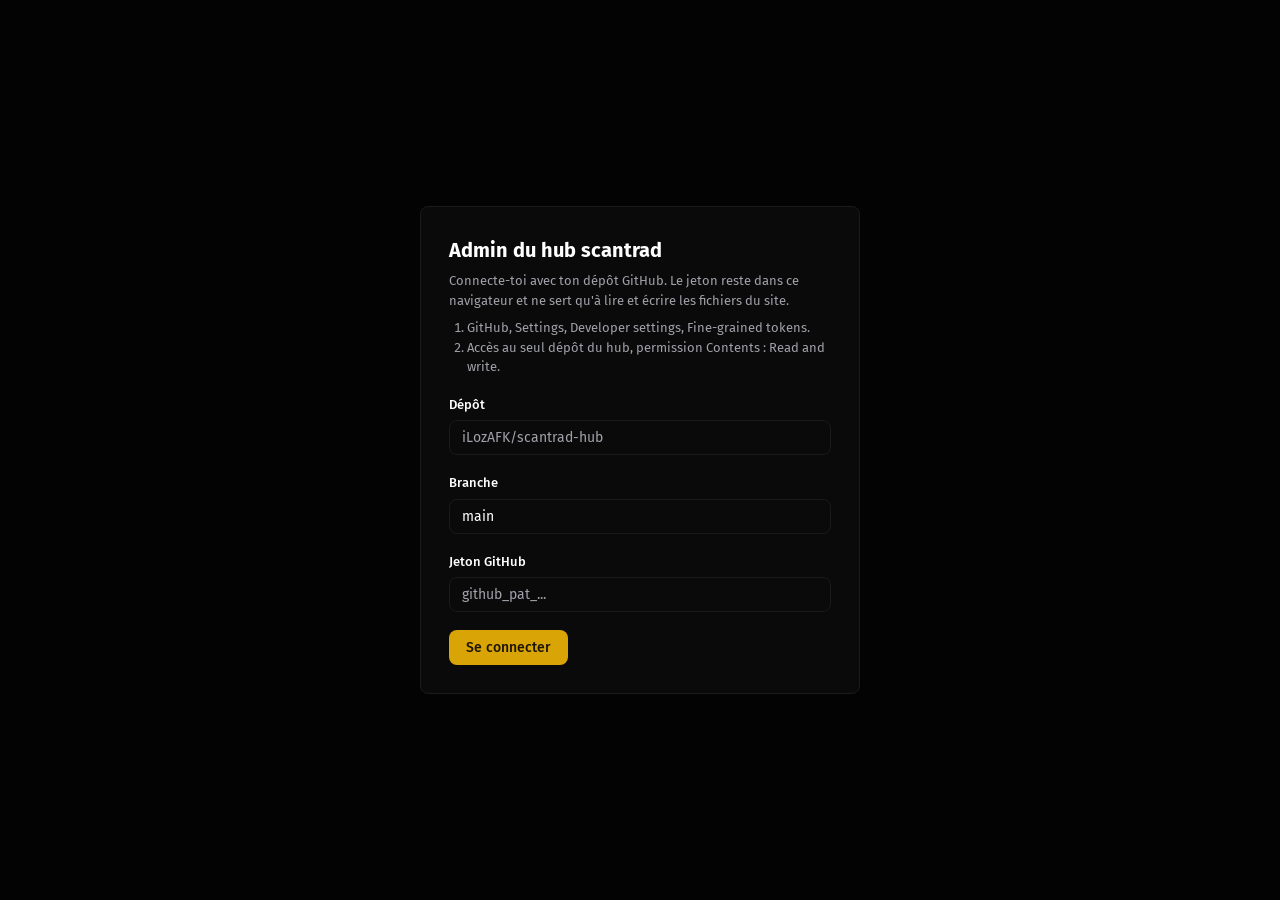
==== commit 788f3e16: "Hub : logo et nouvelle couleur principale moutarde - Logo SVG (bulle de dialogue avec un « i ») dans" ====
--- a/admin/index.html
+++ b/admin/index.html
@@ -5,13 +5,14 @@
 <meta name="viewport" content="width=device-width, initial-scale=1">
 <meta name="robots" content="noindex, nofollow">
 <title>Admin hub scantrad</title>
+<link rel="icon" type="image/svg+xml" href="../logo.svg">
 <link rel="preconnect" href="https://fonts.googleapis.com">
 <link rel="preconnect" href="https://fonts.gstatic.com" crossorigin>
 <link href="https://fonts.googleapis.com/css2?family=Fira+Sans:wght@400;500;600;700&display=swap" rel="stylesheet">
 <style>
 :root {
   --bg: #030303; --panel: #0a0a0a; --line: #1a1a1a; --hover: #111111; --text: #ffffff;
-  --z300: #d4d4d8; --z400: #a1a1aa; --z600: #52525b; --blue: #0f2eb5; --blue-t: #4d7fff; --red: #f87171;
+  --z300: #d4d4d8; --z400: #a1a1aa; --z600: #52525b; --accent: #d9a406; --accent-ink: #1c1500; --accent-t: #e8b923; --red: #f87171;
   --font: "Fira Sans", system-ui, -apple-system, "Segoe UI", sans-serif;
   color-scheme: dark;
 }
@@ -19,23 +20,24 @@
 body { margin: 0; background: var(--bg); color: var(--text); font-family: var(--font); font-size: 14px; line-height: 1.5; -webkit-font-smoothing: antialiased; }
 a { color: inherit; text-decoration: none; }
 button, input, select, textarea { font-family: inherit; font-size: 14px; color: var(--text); }
-:focus-visible { outline: 2px solid var(--blue-t); outline-offset: 2px; border-radius: 6px; }
+:focus-visible { outline: 2px solid var(--accent-t); outline-offset: 2px; border-radius: 6px; }
 [hidden] { display: none !important; }
 svg.i { width: 18px; height: 18px; fill: none; stroke: currentColor; stroke-width: 2; stroke-linecap: round; stroke-linejoin: round; flex: none; }
 
 .side { position: fixed; inset: 0 auto 0 0; width: 256px; background: var(--panel); border-right: 1px solid var(--line); display: flex; flex-direction: column; z-index: 5; }
 .side-head { height: 64px; display: flex; align-items: center; gap: 10px; padding: 0 24px; border-bottom: 1px solid var(--line); font-size: 18px; font-weight: 700; }
-.logo { width: 32px; height: 32px; border-radius: 8px; background: var(--blue); display: grid; place-items: center; font-weight: 700; }
+.logo { width: 32px; height: 32px; border-radius: 8px; display: block; flex: none; }
+.logo svg { display: block; }
 .nav { flex: 1; overflow-y: auto; padding: 12px 0; }
 .lbl { margin: 0; padding: 16px 24px 6px; font-size: 10px; font-weight: 700; letter-spacing: .08em; text-transform: uppercase; color: var(--z600); }
 .nav button, .side-foot a, .side-foot button { display: flex; align-items: center; gap: 12px; width: calc(100% - 24px); margin: 0 12px; padding: 8px 12px; border: 0; border-radius: 8px; background: transparent; font-weight: 500; color: var(--z400); cursor: pointer; text-align: left; }
 .nav button:hover, .side-foot a:hover, .side-foot button:hover { color: var(--text); background: rgba(255,255,255,.05); }
-.nav button[aria-current="page"] { background: rgba(15,46,181,.15); color: var(--blue-t); }
+.nav button[aria-current="page"] { background: rgba(217,164,6,.15); color: var(--accent-t); }
 .side-foot { padding: 12px 0; border-top: 1px solid var(--line); display: grid; gap: 4px; }
 .side-foot .out { color: var(--red); }
 
 main { margin-left: 256px; min-height: 100vh; padding: 32px clamp(16px, 2.2vw, 32px) 80px; }
-.bar { display: flex; flex-wrap: wrap; align-items: center; gap: 12px; padding: 12px 16px; margin-bottom: 24px; border: 1px solid rgba(15,46,181,.5); background: rgba(15,46,181,.1); border-radius: 8px; }
+.bar { display: flex; flex-wrap: wrap; align-items: center; gap: 12px; padding: 12px 16px; margin-bottom: 24px; border: 1px solid rgba(217,164,6,.5); background: rgba(217,164,6,.1); border-radius: 8px; }
 .bar b { font-weight: 600; }
 .bar .sp { flex: 1; }
 .head { display: flex; flex-wrap: wrap; align-items: center; justify-content: space-between; gap: 16px; margin-bottom: 24px; }
@@ -44,8 +46,8 @@
 .sub { margin: 4px 0 0; color: var(--z400); }
 .tools { display: flex; flex-wrap: wrap; align-items: center; gap: 12px; }
 
-.btn { display: inline-flex; align-items: center; gap: 8px; padding: 8px 16px; border-radius: 8px; border: 1px solid transparent; background: var(--blue); color: #fff; font-weight: 500; cursor: pointer; }
-.btn:hover { background: rgba(15,46,181,.9); }
+.btn { display: inline-flex; align-items: center; gap: 8px; padding: 8px 16px; border-radius: 8px; border: 1px solid transparent; background: var(--accent); color: var(--accent-ink); font-weight: 500; cursor: pointer; }
+.btn:hover { background: rgba(217,164,6,.9); }
 .btn.ghost { background: var(--panel); border-color: var(--line); color: var(--z300); }
 .btn.ghost:hover { background: var(--hover); color: var(--text); }
 .btn[disabled] { opacity: .5; cursor: not-allowed; }
@@ -55,14 +57,14 @@
   width: 100%; background: var(--panel); border: 1px solid var(--line); border-radius: 8px; padding: 8px 12px; }
 .search input { padding-left: 38px; }
 input::placeholder, textarea::placeholder { color: var(--z400); }
-input:focus, select:focus, textarea:focus { outline: none; border-color: var(--blue); box-shadow: 0 0 0 1px var(--blue); }
+input:focus, select:focus, textarea:focus { outline: none; border-color: var(--accent); box-shadow: 0 0 0 1px var(--accent); }
 textarea { resize: vertical; min-height: 84px; }
 select { appearance: none; background-image: linear-gradient(45deg, transparent 50%, #a1a1aa 50%), linear-gradient(135deg, #a1a1aa 50%, transparent 50%); background-position: calc(100% - 18px) 55%, calc(100% - 13px) 55%; background-size: 5px 5px; background-repeat: no-repeat; }
 
 .chips { display: flex; gap: 8px; flex-wrap: wrap; margin: -8px 0 16px; }
 .chip { border: 1px solid var(--line); background: var(--panel); color: var(--z400); border-radius: 999px; padding: 4px 14px; cursor: pointer; }
 .chip:hover { color: var(--text); }
-.chip[aria-pressed="true"] { background: rgba(15,46,181,.15); color: var(--blue-t); border-color: rgba(15,46,181,.5); }
+.chip[aria-pressed="true"] { background: rgba(217,164,6,.15); color: var(--accent-t); border-color: rgba(217,164,6,.5); }
 .pill.s-old { background: rgba(161,161,170,.12); color: var(--z400); }
 .panel { background: var(--panel); border: 1px solid var(--line); border-radius: 8px; }
 .scroll { overflow-x: auto; }
@@ -80,7 +82,7 @@
 .pill { display: inline-block; padding: 0 8px; font-size: 12px; line-height: 20px; font-weight: 600; border-radius: 999px; }
 .s-cours { background: rgba(74,222,128,.1); color: #4ade80; }
 .s-pause { background: rgba(251,191,36,.1); color: #fbbf24; }
-.s-fin { background: rgba(77,127,255,.12); color: var(--blue-t); }
+.s-fin { background: rgba(232,185,35,.12); color: var(--accent-t); }
 .s-venir { background: rgba(161,161,170,.12); color: var(--z400); }
 .role { font-size: 11px; font-weight: 700; padding: 2px 8px; border-radius: 6px; margin-right: 6px; background: rgba(161,161,170,.14); color: var(--z300); }
 .act { display: inline-flex; gap: 4px; }
@@ -103,9 +105,9 @@
 .field .err { margin-top: 4px; color: var(--red); font-size: 13px; }
 .chk { display: flex; flex-wrap: wrap; gap: 8px; }
 .chk button { border: 1px solid var(--line); background: var(--panel); border-radius: 999px; padding: 4px 14px; color: var(--z400); cursor: pointer; }
-.chk button[aria-pressed="true"] { background: rgba(15,46,181,.15); border-color: rgba(15,46,181,.5); color: var(--blue-t); }
+.chk button[aria-pressed="true"] { background: rgba(217,164,6,.15); border-color: rgba(217,164,6,.5); color: var(--accent-t); }
 .drop { border: 1px dashed #3f3f46; border-radius: 8px; padding: 16px; text-align: center; color: var(--z400); cursor: pointer; }
-.drop.over, .drop:hover { border-color: var(--blue-t); color: var(--blue-t); }
+.drop.over, .drop:hover { border-color: var(--accent-t); color: var(--accent-t); }
 .big { width: 100%; max-width: 240px; height: auto; aspect-ratio: 2 / 3; margin: 0 auto 16px; border-radius: 8px; font-size: 56px; }
 .drop { font-size: 13px; }
 .foot { position: sticky; bottom: 0; z-index: 4; display: flex; justify-content: flex-end; gap: 12px; margin-top: 32px; padding: 16px 0; background: linear-gradient(to bottom, transparent, var(--bg) 35%); }
@@ -155,7 +157,7 @@
 
 <div id="app" hidden>
   <aside class="side">
-    <div class="side-head"><div class="logo">i</div><span>Admin</span></div>
+    <div class="side-head"><div class="logo"><svg viewBox="0 0 32 32" width="32" height="32" aria-hidden="true"><defs><linearGradient id="lgA" x1="0" y1="0" x2="1" y2="1"><stop offset="0" stop-color="#f4c430"/><stop offset="1" stop-color="#c99100"/></linearGradient></defs><rect width="32" height="32" rx="8" fill="url(#lgA)"/><path d="M11 6h10a5 5 0 0 1 5 5v5a5 5 0 0 1-5 5h-4.2L11 26v-5.1A5 5 0 0 1 6 16v-5a5 5 0 0 1 5-5z" fill="#fff"/><circle cx="16" cy="11" r="1.7" fill="#a87400"/><rect x="14.7" y="14" width="2.6" height="5" rx="1.3" fill="#a87400"/></svg></div><span>Admin</span></div>
     <nav class="nav" id="nav" aria-label="Sections"></nav>
     <div class="side-foot">
       <a href="../" target="_blank" rel="noopener"><span data-i="ext"></span>Voir le site</a>
